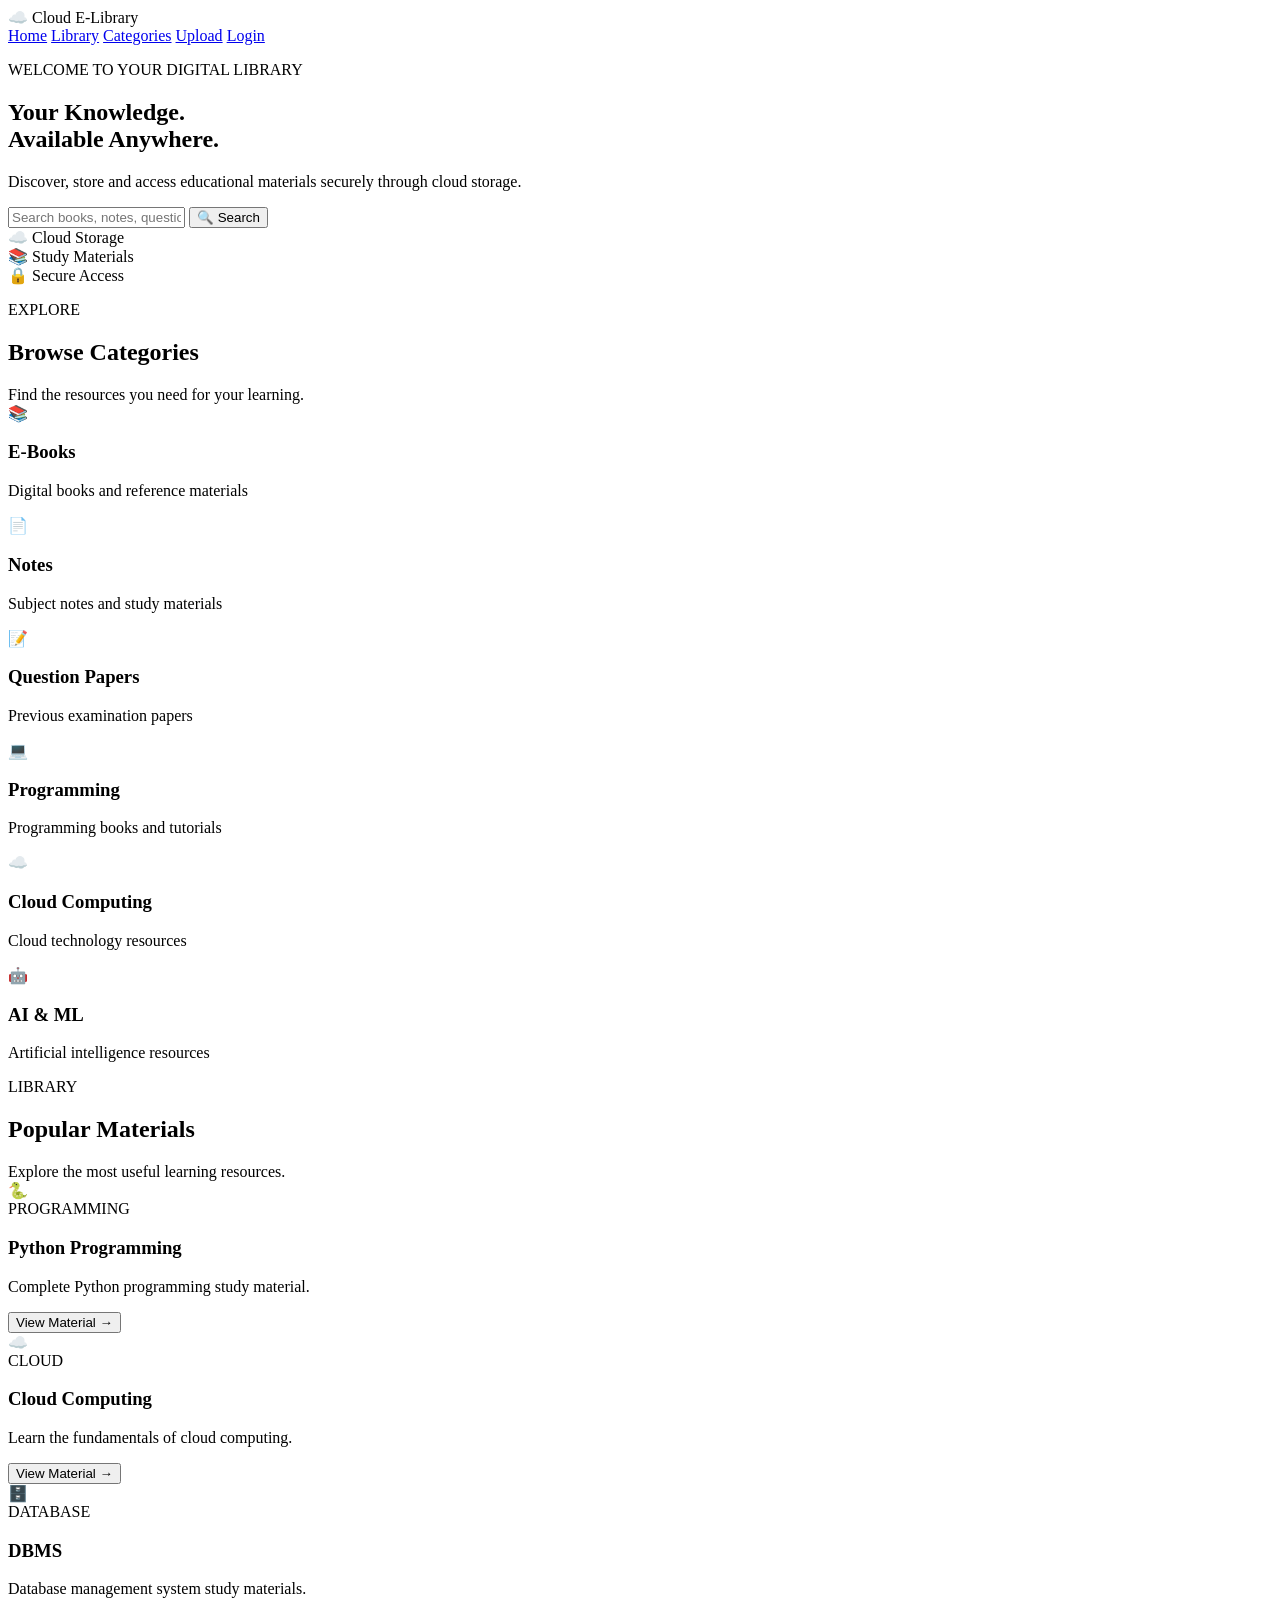
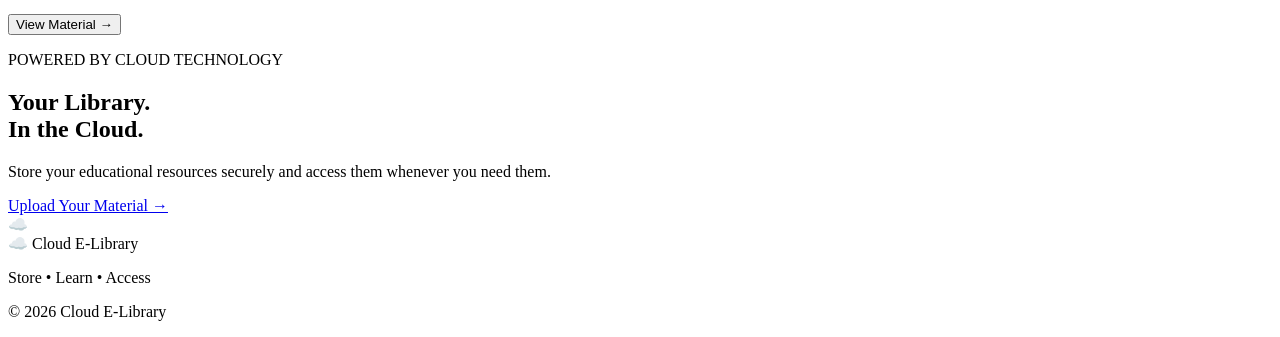
==== cloud Elibrary/index.html @ 263ceab9 "Updated Cloud E-Library" ====
<!DOCTYPE html>
<html lang="en">

<head>
    <meta charset="UTF-8">
    <meta name="viewport" content="width=device-width, initial-scale=1.0">

    <title>Cloud E-Library</title>

    <link rel="stylesheet" href="css/style.css">
</head>

<body>

    <!-- Navigation -->

    <header class="navbar">

        <div class="logo">
            ☁️ <span>Cloud</span> E-Library
        </div>

        <nav>
            <a href="index.html">Home</a>
            <a href="library.html">Library</a>
            <a href="#categories">Categories</a>
            <a href="upload.html">Upload</a>
            <a href="login.html" class="login-btn">Login</a>
        </nav>

    </header>


    <!-- Hero Section -->

    <section class="hero">

        <div class="hero-content">

            <p class="small-title">WELCOME TO YOUR DIGITAL LIBRARY</p>

            <h1>
                Your Knowledge.<br>
                <span>Available Anywhere.</span>
            </h1>

            <p class="hero-text">
                Discover, store and access educational materials
                securely through cloud storage.
            </p>


            <!-- Search -->

            <div class="search-box">

                <input
                    type="text"
                    placeholder="Search books, notes, question papers..."
                >

                <button>🔍 Search</button>

            </div>


            <!-- Features -->

            <div class="features">

                <div>
                    ☁️
                    <span>Cloud Storage</span>
                </div>

                <div>
                    📚
                    <span>Study Materials</span>
                </div>

                <div>
                    🔒
                    <span>Secure Access</span>
                </div>

            </div>

        </div>

    </section>


    <!-- Categories -->

    <section class="section" id="categories">

        <div class="section-title">

            <p>EXPLORE</p>

            <h2>Browse Categories</h2>

            <span>
                Find the resources you need for your learning.
            </span>

        </div>


        <div class="category-grid">

            <div class="category-card">
                <div class="icon">📚</div>
                <h3>E-Books</h3>
                <p>Digital books and reference materials</p>
            </div>


            <div class="category-card">
                <div class="icon">📄</div>
                <h3>Notes</h3>
                <p>Subject notes and study materials</p>
            </div>


            <div class="category-card">
                <div class="icon">📝</div>
                <h3>Question Papers</h3>
                <p>Previous examination papers</p>
            </div>


            <div class="category-card">
                <div class="icon">💻</div>
                <h3>Programming</h3>
                <p>Programming books and tutorials</p>
            </div>


            <div class="category-card">
                <div class="icon">☁️</div>
                <h3>Cloud Computing</h3>
                <p>Cloud technology resources</p>
            </div>


            <div class="category-card">
                <div class="icon">🤖</div>
                <h3>AI & ML</h3>
                <p>Artificial intelligence resources</p>
            </div>

        </div>

    </section>


    <!-- Popular Materials -->

    <section class="materials">

        <div class="section-title">

            <p>LIBRARY</p>

            <h2>Popular Materials</h2>

            <span>
                Explore the most useful learning resources.
            </span>

        </div>


        <div class="book-grid">


            <div class="book-card">

                <div class="book-icon">🐍</div>

                <div class="book-info">

                    <span>PROGRAMMING</span>

                    <h3>Python Programming</h3>

                    <p>
                        Complete Python programming
                        study material.
                    </p>

                    <button>View Material →</button>

                </div>

            </div>


            <div class="book-card">

                <div class="book-icon">☁️</div>

                <div class="book-info">

                    <span>CLOUD</span>

                    <h3>Cloud Computing</h3>

                    <p>
                        Learn the fundamentals of
                        cloud computing.
                    </p>

                    <button>View Material →</button>

                </div>

            </div>


            <div class="book-card">

                <div class="book-icon">🗄️</div>

                <div class="book-info">

                    <span>DATABASE</span>

                    <h3>DBMS</h3>

                    <p>
                        Database management system
                        study materials.
                    </p>

                    <button>View Material →</button>

                </div>

            </div>


        </div>

    </section>


    <!-- Cloud Section -->

    <section class="cloud-section">

        <div>

            <p>POWERED BY CLOUD TECHNOLOGY</p>

            <h2>
                Your Library.<br>
                In the Cloud.
            </h2>

            <p>
                Store your educational resources securely
                and access them whenever you need them.
            </p>

            <a href="upload.html">
                Upload Your Material →
            </a>

        </div>

        <div class="cloud-icon">
            ☁️
        </div>

    </section>


    <!-- Footer -->

    <footer>

        <div class="footer-logo">
            ☁️ Cloud E-Library
        </div>

        <p>
            Store • Learn • Access
        </p>

        <p>
            © 2026 Cloud E-Library
        </p>

    </footer>


</body>

</html>
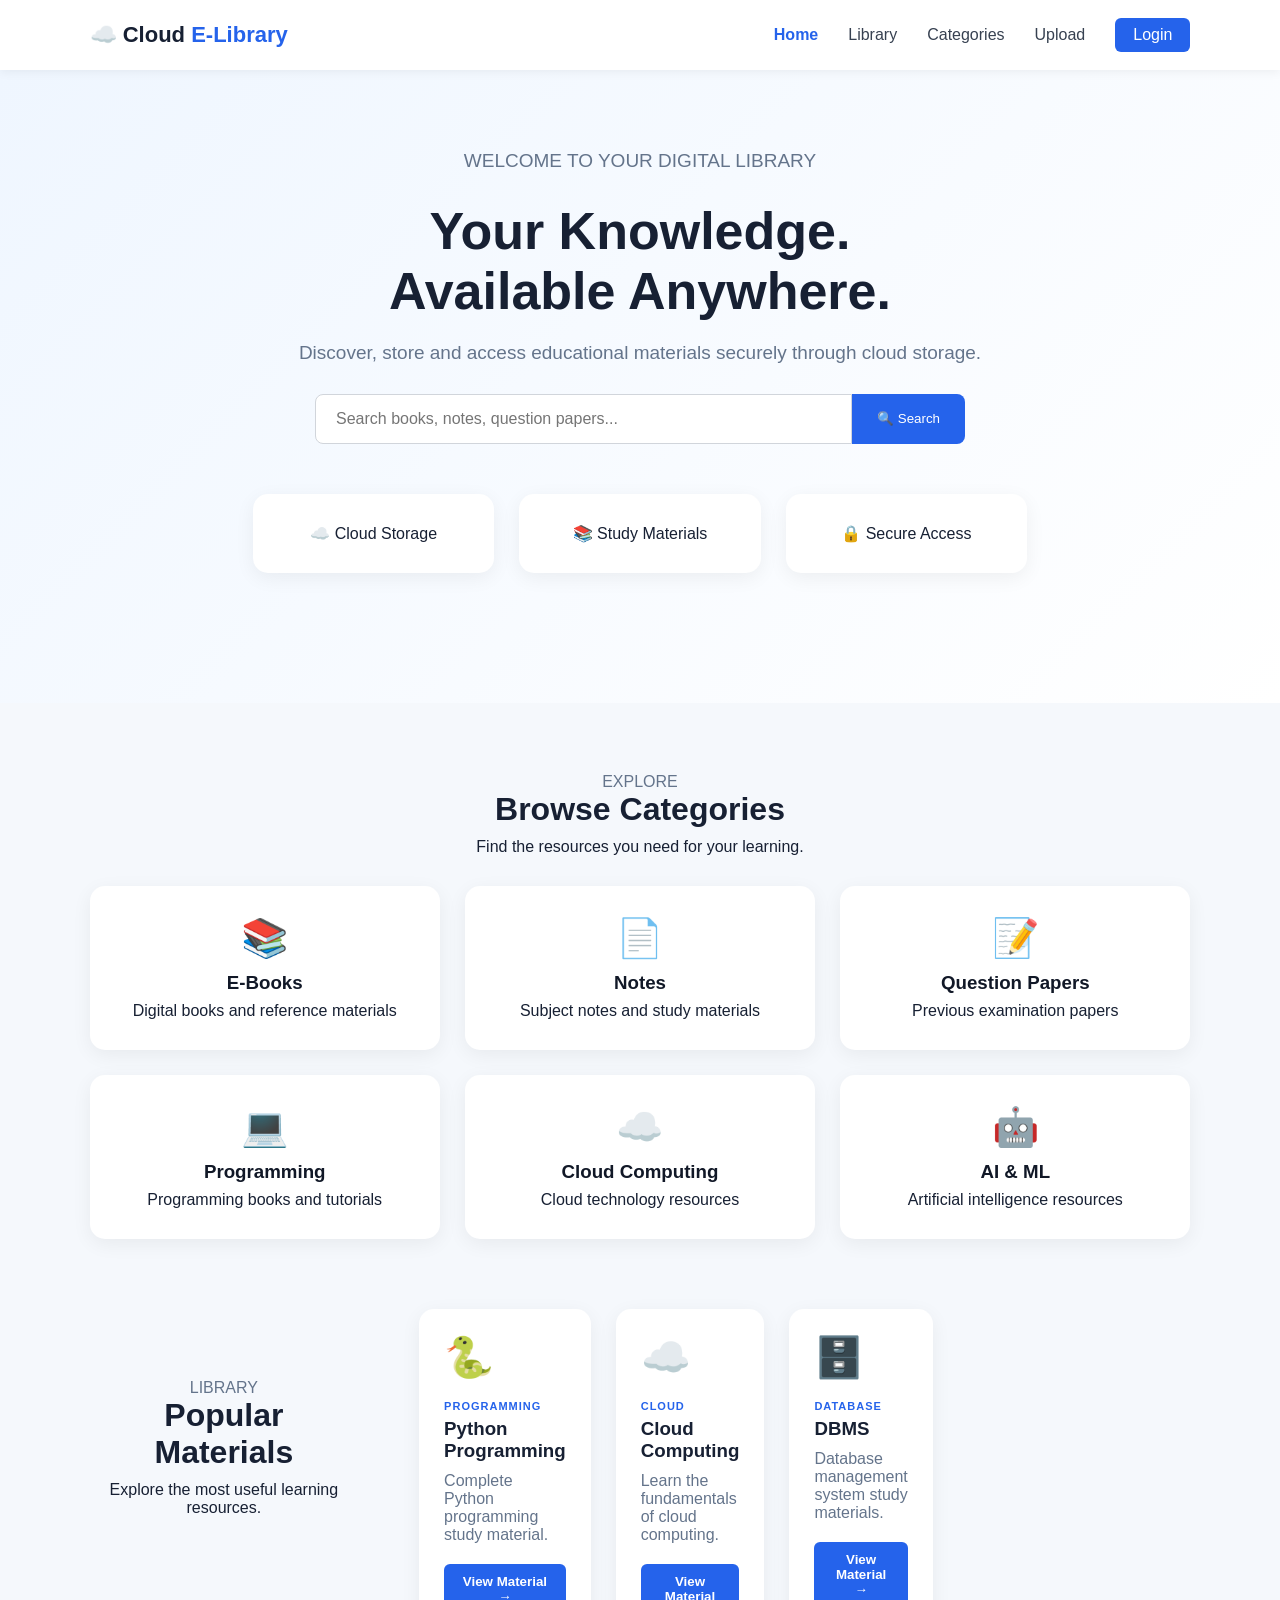
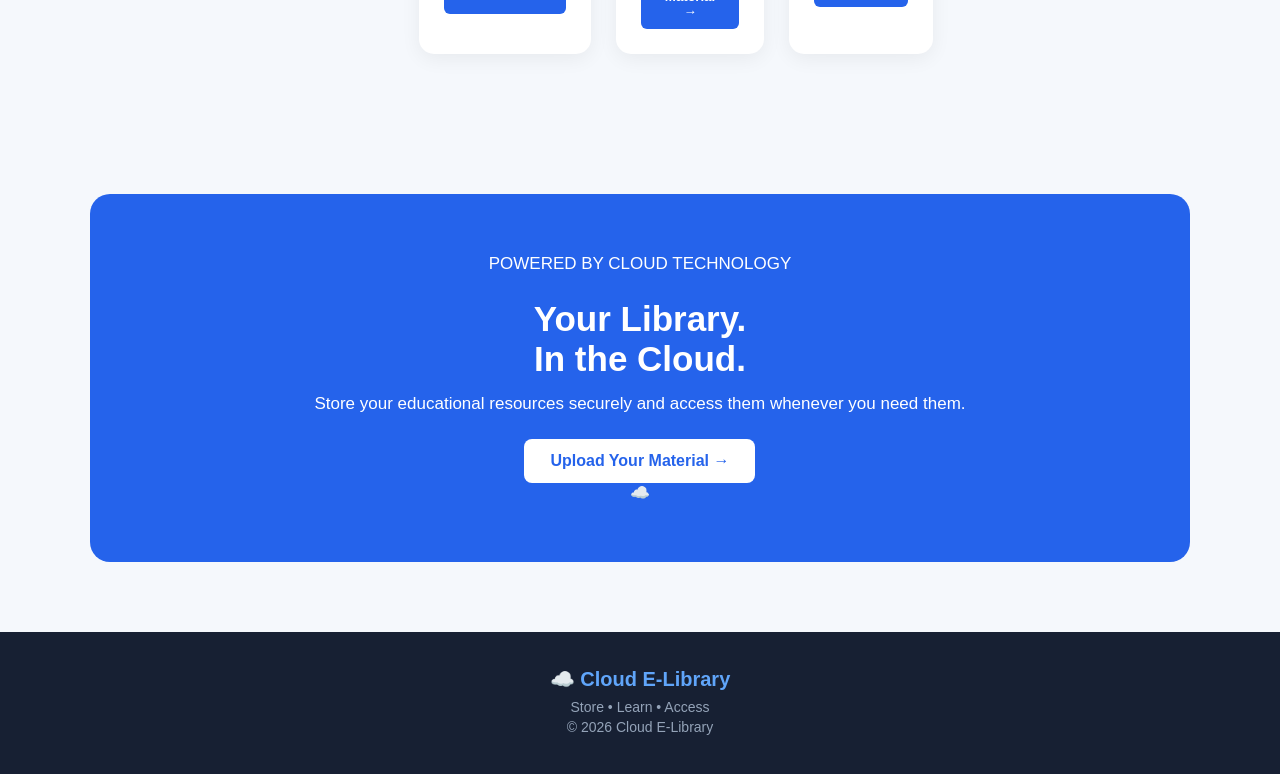
==== commit d9cedbf5: "Updated Cloud E-Library project" ====
--- a/cloud Elibrary/index.html
+++ b/cloud Elibrary/index.html
@@ -7,7 +7,7 @@
 
     <title>Cloud E-Library</title>
 
-    <link rel="stylesheet" href="css/style.css">
+    <link rel="stylesheet" href="../css/style.css">
 </head>
 
 <body>
@@ -20,8 +20,8 @@
             ☁️ <span>Cloud</span> E-Library
         </div>
 
-        <nav>
-            <a href="index.html">Home</a>
+        <nav class="nav-links">
+            <a href="index.html" class="active">Home</a>
             <a href="library.html">Library</a>
             <a href="#categories">Categories</a>
             <a href="upload.html">Upload</a>
@@ -56,10 +56,12 @@
 
                 <input
                     type="text"
+                    id="heroSearch"
                     placeholder="Search books, notes, question papers..."
+                    onkeypress="if(event.key==='Enter'){window.location.href='library.html?search='+encodeURIComponent(this.value);}"
                 >
 
-                <button>🔍 Search</button>
+                <button onclick="window.location.href='library.html?search='+encodeURIComponent(document.getElementById('heroSearch').value)">🔍 Search</button>
 
             </div>
 
@@ -68,17 +70,17 @@
 
             <div class="features">
 
-                <div>
+                <div class="feature-card">
                     ☁️
                     <span>Cloud Storage</span>
                 </div>
 
-                <div>
+                <div class="feature-card">
                     📚
                     <span>Study Materials</span>
                 </div>
 
-                <div>
+                <div class="feature-card">
                     🔒
                     <span>Secure Access</span>
                 </div>
@@ -107,44 +109,44 @@
         </div>
 
 
-        <div class="category-grid">
-
-            <div class="category-card">
+        <div class="categories category-grid">
+
+            <div class="category-card" onclick="window.location.href='library.html?category=ebook'" style="cursor: pointer;">
                 <div class="icon">📚</div>
                 <h3>E-Books</h3>
                 <p>Digital books and reference materials</p>
             </div>
 
 
-            <div class="category-card">
+            <div class="category-card" onclick="window.location.href='library.html?category=notes'" style="cursor: pointer;">
                 <div class="icon">📄</div>
                 <h3>Notes</h3>
                 <p>Subject notes and study materials</p>
             </div>
 
 
-            <div class="category-card">
+            <div class="category-card" onclick="window.location.href='library.html?category=paper'" style="cursor: pointer;">
                 <div class="icon">📝</div>
                 <h3>Question Papers</h3>
                 <p>Previous examination papers</p>
             </div>
 
 
-            <div class="category-card">
+            <div class="category-card" onclick="window.location.href='library.html?category=programming'" style="cursor: pointer;">
                 <div class="icon">💻</div>
                 <h3>Programming</h3>
                 <p>Programming books and tutorials</p>
             </div>
 
 
-            <div class="category-card">
+            <div class="category-card" onclick="window.location.href='library.html?category=cloud'" style="cursor: pointer;">
                 <div class="icon">☁️</div>
                 <h3>Cloud Computing</h3>
                 <p>Cloud technology resources</p>
             </div>
 
 
-            <div class="category-card">
+            <div class="category-card" onclick="window.location.href='library.html?category=ai'" style="cursor: pointer;">
                 <div class="icon">🤖</div>
                 <h3>AI & ML</h3>
                 <p>Artificial intelligence resources</p>
@@ -157,7 +159,7 @@
 
     <!-- Popular Materials -->
 
-    <section class="materials">
+    <section class="popular-materials materials">
 
         <div class="section-title">
 
@@ -175,11 +177,11 @@
         <div class="book-grid">
 
 
-            <div class="book-card">
-
-                <div class="book-icon">🐍</div>
-
-                <div class="book-info">
+            <div class="book-card material-card">
+
+                <div class="book-icon material-icon">🐍</div>
+
+                <div class="book-info material-content">
 
                     <span>PROGRAMMING</span>
 
@@ -190,18 +192,18 @@
                         study material.
                     </p>
 
-                    <button>View Material →</button>
-
-                </div>
-
-            </div>
-
-
-            <div class="book-card">
-
-                <div class="book-icon">☁️</div>
-
-                <div class="book-info">
+                    <button onclick="window.location.href='library.html'">View Material →</button>
+
+                </div>
+
+            </div>
+
+
+            <div class="book-card material-card">
+
+                <div class="book-icon material-icon">☁️</div>
+
+                <div class="book-info material-content">
 
                     <span>CLOUD</span>
 
@@ -212,18 +214,18 @@
                         cloud computing.
                     </p>
 
-                    <button>View Material →</button>
-
-                </div>
-
-            </div>
-
-
-            <div class="book-card">
-
-                <div class="book-icon">🗄️</div>
-
-                <div class="book-info">
+                    <button onclick="window.location.href='library.html'">View Material →</button>
+
+                </div>
+
+            </div>
+
+
+            <div class="book-card material-card">
+
+                <div class="book-icon material-icon">🗄️</div>
+
+                <div class="book-info material-content">
 
                     <span>DATABASE</span>
 
@@ -234,7 +236,7 @@
                         study materials.
                     </p>
 
-                    <button>View Material →</button>
+                    <button onclick="window.location.href='library.html'">View Material →</button>
 
                 </div>
 
@@ -279,7 +281,7 @@
 
     <!-- Footer -->
 
-    <footer>
+    <footer class="footer">
 
         <div class="footer-logo">
             ☁️ Cloud E-Library
@@ -295,6 +297,7 @@
 
     </footer>
 
+    <script src="../js/script.js"></script>
 
 </body>
 
--- a/css/style.css
+++ b/css/style.css
@@ -0,0 +1,1039 @@
+/* =========================================
+   CLOUD E-LIBRARY - MAIN STYLE
+========================================= */
+
+/* ---------- GLOBAL ---------- */
+
+* {
+    margin: 0;
+    padding: 0;
+    box-sizing: border-box;
+}
+
+html {
+    scroll-behavior: smooth;
+}
+
+body {
+    font-family: Arial, Helvetica, sans-serif;
+    background: #f5f8fc;
+    color: #172033;
+    min-width: 320px;
+}
+
+a {
+    text-decoration: none;
+}
+
+button,
+input,
+select,
+textarea {
+    font-family: inherit;
+}
+
+
+/* =========================================
+   NAVBAR
+========================================= */
+
+.navbar {
+    width: 100%;
+    min-height: 70px;
+    padding: 0 7%;
+
+    display: flex;
+    justify-content: space-between;
+    align-items: center;
+
+    background: #ffffff;
+
+    box-shadow: 0 2px 10px rgba(0, 0, 0, 0.06);
+
+    position: sticky;
+    top: 0;
+    z-index: 1000;
+}
+
+.logo {
+    font-size: 22px;
+    font-weight: 700;
+    color: #2563eb;
+}
+
+.logo span {
+    color: #172033;
+}
+
+.nav-links,
+.navbar nav {
+    display: flex;
+    align-items: center;
+    gap: 30px;
+    list-style: none;
+}
+
+.nav-links a,
+.navbar nav a {
+    color: #374151;
+    font-weight: 500;
+    transition: 0.3s;
+}
+
+.nav-links a:hover,
+.navbar nav a:hover,
+.nav-links a.active,
+.navbar nav a.active {
+    color: #2563eb;
+}
+
+.nav-links a.active,
+.navbar nav a.active {
+    font-weight: 700;
+}
+
+.login-btn {
+    background: #2563eb;
+    color: white !important;
+    padding: 8px 18px;
+    border-radius: 6px;
+    font-weight: 600;
+    transition: 0.3s;
+}
+
+.login-btn:hover {
+    background: #1d4ed8;
+    color: white !important;
+}
+
+
+/* =========================================
+   HOME PAGE
+========================================= */
+
+.hero {
+    width: 100%;
+    min-height: 600px;
+
+    padding: 80px 7%;
+
+    display: flex;
+    justify-content: center;
+    align-items: center;
+
+    text-align: center;
+
+    background: linear-gradient(
+        135deg,
+        #eff6ff,
+        #ffffff
+    );
+}
+
+.hero-content {
+    width: 100%;
+    max-width: 900px;
+    margin: 0 auto;
+}
+
+.hero h1 {
+    font-size: 52px;
+    line-height: 1.15;
+    margin-bottom: 20px;
+}
+
+.hero p {
+    font-size: 19px;
+    color: #64748b;
+    margin-bottom: 30px;
+}
+
+.search-box {
+    max-width: 650px;
+    margin: 0 auto 30px;
+    display: flex;
+}
+
+.search-box input {
+    flex: 1;
+    padding: 15px 20px;
+
+    border: 1px solid #d1d5db;
+    border-radius: 8px 0 0 8px;
+
+    font-size: 16px;
+    outline: none;
+}
+
+.search-box button {
+    padding: 15px 25px;
+
+    border: none;
+    border-radius: 0 8px 8px 0;
+
+    background: #2563eb;
+    color: white;
+
+    cursor: pointer;
+}
+
+
+/* =========================================
+   FEATURES
+========================================= */
+
+.features {
+    width: 86%;
+    max-width: 1200px;
+
+    margin: 50px auto;
+
+    display: grid;
+    grid-template-columns: repeat(3, 1fr);
+    gap: 25px;
+}
+
+.feature-card {
+    background: white;
+    padding: 30px;
+
+    border-radius: 15px;
+
+    text-align: center;
+
+    box-shadow: 0 5px 20px rgba(0, 0, 0, 0.06);
+}
+
+
+/* =========================================
+   SECTION TITLE
+========================================= */
+
+.section-title {
+    width: 86%;
+    max-width: 1200px;
+
+    margin: 70px auto 30px;
+
+    text-align: center;
+}
+
+.section-title h2 {
+    font-size: 32px;
+    margin-bottom: 10px;
+}
+
+.section-title p {
+    color: #64748b;
+}
+
+
+/* =========================================
+   CATEGORY CARDS
+========================================= */
+
+.categories,
+.category-grid {
+    width: 86%;
+    max-width: 1200px;
+
+    margin: 0 auto 70px;
+
+    display: grid;
+    grid-template-columns: repeat(3, 1fr);
+    gap: 25px;
+}
+
+.category-card {
+    background: white;
+
+    padding: 30px;
+
+    border-radius: 15px;
+
+    text-align: center;
+
+    box-shadow: 0 5px 20px rgba(0, 0, 0, 0.06);
+
+    transition: 0.3s;
+}
+
+.category-card:hover {
+    transform: translateY(-5px);
+    box-shadow: 0 10px 25px rgba(37, 99, 235, 0.12);
+}
+
+.category-card .icon {
+    font-size: 38px;
+    margin-bottom: 12px;
+}
+
+.category-card h3 {
+    margin-bottom: 8px;
+    color: #111827;
+}
+
+
+/* =========================================
+   POPULAR MATERIALS
+========================================= */
+
+.popular-materials,
+.book-grid {
+    width: 86%;
+    max-width: 1200px;
+
+    margin: 0 auto 70px;
+
+    display: grid;
+    grid-template-columns: repeat(3, 1fr);
+    gap: 25px;
+}
+
+.material-card,
+.book-card {
+    background: white;
+
+    padding: 25px;
+
+    border-radius: 15px;
+
+    box-shadow: 0 5px 20px rgba(0, 0, 0, 0.06);
+    transition: 0.3s;
+}
+
+.material-card:hover,
+.book-card:hover {
+    transform: translateY(-5px);
+    box-shadow: 0 10px 25px rgba(0, 0, 0, 0.1);
+}
+
+.material-card h3,
+.book-card h3 {
+    margin-bottom: 10px;
+}
+
+.material-card p,
+.book-card p {
+    color: #64748b;
+    margin-bottom: 15px;
+}
+
+.book-icon {
+    font-size: 40px;
+    margin-bottom: 15px;
+}
+
+.book-info span {
+    color: #2563eb;
+    font-size: 11px;
+    font-weight: 700;
+    letter-spacing: 1px;
+    display: inline-block;
+    margin-bottom: 6px;
+}
+
+.book-info button {
+    padding: 10px 18px;
+    border: none;
+    border-radius: 6px;
+    background: #2563eb;
+    color: white;
+    cursor: pointer;
+    font-weight: 600;
+    transition: 0.3s;
+}
+
+.book-info button:hover {
+    background: #1d4ed8;
+}
+
+
+/* =========================================
+   CLOUD SECTION
+========================================= */
+
+.cloud-section {
+    width: 86%;
+    max-width: 1200px;
+
+    margin: 0 auto 70px;
+
+    padding: 60px 40px;
+
+    text-align: center;
+
+    border-radius: 20px;
+
+    background: #2563eb;
+
+    color: white;
+}
+
+.cloud-section h2 {
+    font-size: 35px;
+    margin-bottom: 15px;
+}
+
+.cloud-section p {
+    font-size: 17px;
+    margin-bottom: 25px;
+}
+
+.cloud-section a {
+    display: inline-block;
+    padding: 13px 26px;
+    background: white;
+    color: #2563eb;
+    border-radius: 8px;
+    font-weight: 600;
+    transition: 0.3s;
+}
+
+.cloud-section a:hover {
+    background: #f1f5f9;
+    transform: translateY(-2px);
+}
+
+
+/* =========================================
+   LIBRARY PAGE
+========================================= */
+
+.library-header {
+    width: 86%;
+    max-width: 1200px;
+
+    margin: 60px auto 30px;
+
+    text-align: center;
+}
+
+.library-header h1 {
+    font-size: 40px;
+    margin-bottom: 10px;
+}
+
+.library-header p {
+    color: #64748b;
+}
+
+.library-search {
+    width: 86%;
+    max-width: 700px;
+
+    margin: 30px auto;
+
+    display: flex;
+}
+
+.library-search input {
+    width: 100%;
+
+    padding: 14px 18px;
+
+    border: 1px solid #d1d5db;
+
+    border-radius: 8px;
+
+    outline: none;
+
+    font-size: 16px;
+}
+
+.library-categories {
+    width: 86%;
+    max-width: 1200px;
+
+    margin: 30px auto;
+
+    display: flex;
+    justify-content: center;
+    gap: 12px;
+
+    flex-wrap: wrap;
+}
+
+.library-categories button {
+    padding: 10px 18px;
+
+    border: none;
+
+    border-radius: 20px;
+
+    background: #e5edff;
+
+    color: #2563eb;
+
+    cursor: pointer;
+}
+
+.library-materials {
+    width: 86%;
+    max-width: 1200px;
+
+    margin: 40px auto 70px;
+
+    display: grid;
+
+    grid-template-columns: repeat(3, 1fr);
+
+    gap: 25px;
+}
+
+.library-card {
+    background: white;
+
+    padding: 25px;
+
+    border-radius: 15px;
+
+    box-shadow: 0 5px 20px rgba(0, 0, 0, 0.06);
+}
+
+.material-icon {
+    font-size: 40px;
+
+    margin-bottom: 15px;
+}
+
+.material-content h3 {
+    margin-bottom: 10px;
+}
+
+.material-content p {
+    color: #64748b;
+
+    margin-bottom: 20px;
+}
+
+.material-buttons {
+    display: flex;
+
+    gap: 10px;
+}
+
+.material-buttons a,
+.material-buttons button {
+    padding: 10px 15px;
+
+    border-radius: 7px;
+
+    border: none;
+
+    background: #2563eb;
+
+    color: white;
+
+    cursor: pointer;
+}
+
+
+/* =========================================
+   UPLOAD PAGE
+========================================= */
+
+.upload-header {
+    text-align: center;
+
+    padding: 60px 20px 20px;
+}
+
+.upload-header h1 {
+    font-size: 40px;
+
+    margin-bottom: 10px;
+}
+
+.upload-header p {
+    color: #64748b;
+}
+
+.upload-section {
+    padding: 20px 20px 70px;
+}
+
+.upload-container {
+    width: 100%;
+    max-width: 700px;
+
+    margin: 0 auto;
+
+    padding: 40px;
+
+    background: white;
+
+    border-radius: 18px;
+
+    box-shadow: 0 10px 35px rgba(0, 0, 0, 0.08);
+}
+
+.upload-icon {
+    text-align: center;
+
+    font-size: 50px;
+
+    margin-bottom: 15px;
+}
+
+.upload-description {
+    text-align: center;
+
+    color: #64748b;
+
+    margin-bottom: 30px;
+}
+
+.form-group {
+    margin-bottom: 20px;
+}
+
+.form-group label {
+    display: block;
+
+    margin-bottom: 8px;
+
+    font-weight: 600;
+
+    color: #374151;
+}
+
+.form-group input,
+.form-group select,
+.form-group textarea {
+    width: 100%;
+
+    padding: 13px 15px;
+
+    border: 1px solid #d1d5db;
+
+    border-radius: 8px;
+
+    outline: none;
+
+    font-size: 15px;
+}
+
+.form-group textarea {
+    min-height: 120px;
+
+    resize: vertical;
+}
+
+.file-box {
+    padding: 20px;
+
+    border: 2px dashed #cbd5e1;
+
+    border-radius: 10px;
+
+    text-align: center;
+}
+
+.upload-button {
+    width: 100%;
+
+    padding: 14px;
+
+    border: none;
+
+    border-radius: 8px;
+
+    background: #2563eb;
+
+    color: white;
+
+    font-size: 16px;
+
+    font-weight: 600;
+
+    cursor: pointer;
+}
+
+.upload-button:hover {
+    background: #1d4ed8;
+}
+
+
+/* =========================================
+   LOGIN PAGE
+========================================= */
+
+.login-section {
+    min-height: 75vh;
+
+    display: flex;
+
+    justify-content: center;
+
+    align-items: center;
+
+    padding: 60px 20px;
+}
+
+.login-container {
+    width: 100%;
+
+    max-width: 430px;
+
+    margin: 0 auto;
+
+    padding: 40px;
+
+    background: white;
+
+    border-radius: 18px;
+
+    box-shadow: 0 10px 35px rgba(0, 0, 0, 0.08);
+
+    text-align: center;
+}
+
+.login-icon {
+    font-size: 45px;
+
+    margin-bottom: 15px;
+}
+
+.login-container h1 {
+    margin-bottom: 8px;
+
+    font-size: 30px;
+}
+
+.login-subtitle {
+    color: #64748b;
+
+    margin-bottom: 30px;
+}
+
+.login-form {
+    text-align: left;
+}
+
+.login-form .form-group {
+    margin-bottom: 20px;
+}
+
+.login-form input[type="email"],
+.login-form input[type="password"] {
+    width: 100%;
+
+    padding: 13px 15px;
+
+    border: 1px solid #d1d5db;
+
+    border-radius: 8px;
+
+    outline: none;
+}
+
+.login-options {
+    display: flex;
+
+    justify-content: space-between;
+
+    align-items: center;
+
+    margin-bottom: 25px;
+
+    font-size: 14px;
+}
+
+.remember {
+    display: flex;
+
+    align-items: center;
+
+    gap: 6px;
+}
+
+.forgot-password {
+    color: #2563eb;
+}
+
+.login-submit {
+    width: 100%;
+
+    padding: 13px;
+
+    border: none;
+
+    border-radius: 8px;
+
+    background: #2563eb;
+
+    color: white;
+
+    font-size: 16px;
+
+    font-weight: 600;
+
+    cursor: pointer;
+}
+
+.register-link {
+    margin-top: 25px;
+
+    color: #64748b;
+}
+
+.register-link a {
+    color: #2563eb;
+
+    font-weight: 600;
+}
+
+
+/* =========================================
+   REGISTER PAGE
+========================================= */
+
+.register-section {
+    min-height: 75vh;
+
+    display: flex;
+
+    justify-content: center;
+
+    align-items: center;
+
+    padding: 60px 20px;
+}
+
+.register-container {
+    width: 100%;
+
+    max-width: 450px;
+
+    margin: 0 auto;
+
+    padding: 40px;
+
+    background: white;
+
+    border-radius: 18px;
+
+    box-shadow: 0 10px 35px rgba(0, 0, 0, 0.08);
+
+    text-align: center;
+}
+
+.register-icon {
+    font-size: 45px;
+
+    margin-bottom: 15px;
+}
+
+.register-container h1 {
+    margin-bottom: 8px;
+
+    font-size: 30px;
+}
+
+.register-subtitle {
+    color: #64748b;
+
+    margin-bottom: 30px;
+}
+
+.register-form {
+    text-align: left;
+}
+
+.register-form .form-group {
+    margin-bottom: 18px;
+}
+
+.register-form input {
+    width: 100%;
+
+    padding: 13px 15px;
+
+    border: 1px solid #d1d5db;
+
+    border-radius: 8px;
+
+    outline: none;
+}
+
+.register-submit {
+    width: 100%;
+
+    padding: 13px;
+
+    margin-top: 8px;
+
+    border: none;
+
+    border-radius: 8px;
+
+    background: #2563eb;
+
+    color: white;
+
+    font-size: 16px;
+
+    font-weight: 600;
+
+    cursor: pointer;
+}
+
+.login-link {
+    margin-top: 25px;
+
+    color: #64748b;
+}
+
+.login-link a {
+    color: #2563eb;
+
+    font-weight: 600;
+}
+
+
+/* =========================================
+   FOOTER
+========================================= */
+
+footer,
+.footer {
+    width: 100%;
+
+    padding: 35px 20px;
+
+    text-align: center;
+
+    background: #172033;
+
+    color: white;
+
+    margin-top: 50px;
+}
+
+.footer-logo {
+    font-size: 20px;
+    font-weight: 700;
+    margin-bottom: 8px;
+    color: #60a5fa;
+}
+
+.footer p {
+    color: #94a3b8;
+    font-size: 14px;
+    margin: 4px 0;
+}
+
+/* Global input focus */
+input:focus,
+select:focus,
+textarea:focus {
+    border-color: #2563eb !important;
+    outline: none;
+    box-shadow: 0 0 0 3px rgba(37, 99, 235, 0.15);
+}
+
+.library-categories button.active {
+    background: #2563eb;
+    color: white;
+    border-color: #2563eb;
+}
+
+
+/* =========================================
+   MOBILE RESPONSIVE
+========================================= */
+
+@media (max-width: 900px) {
+
+    .features,
+    .categories,
+    .category-grid,
+    .popular-materials,
+    .book-grid,
+    .library-materials {
+        grid-template-columns: repeat(2, 1fr);
+    }
+
+    .hero h1 {
+        font-size: 42px;
+    }
+}
+
+
+@media (max-width: 600px) {
+
+    .navbar {
+        padding: 15px 5%;
+
+        flex-direction: column;
+
+        gap: 15px;
+    }
+
+    .nav-links,
+    .navbar nav {
+        gap: 15px;
+
+        flex-wrap: wrap;
+
+        justify-content: center;
+    }
+
+    .hero {
+        padding: 60px 5%;
+    }
+
+    .hero h1 {
+        font-size: 34px;
+    }
+
+    .hero p {
+        font-size: 16px;
+    }
+
+    .search-box {
+        flex-direction: column;
+        gap: 10px;
+    }
+
+    .search-box input {
+        border-radius: 8px;
+    }
+
+    .search-box button {
+        border-radius: 8px;
+    }
+
+    .features,
+    .categories,
+    .category-grid,
+    .popular-materials,
+    .book-grid,
+    .library-materials {
+        width: 90%;
+
+        grid-template-columns: 1fr;
+    }
+
+    .library-header,
+    .library-materials,
+    .library-categories {
+        width: 90%;
+    }
+
+    .upload-container,
+    .login-container,
+    .register-container {
+        padding: 30px 20px;
+    }
+
+    .login-options {
+        flex-direction: column;
+
+        align-items: flex-start;
+
+        gap: 12px;
+    }
+
+}
